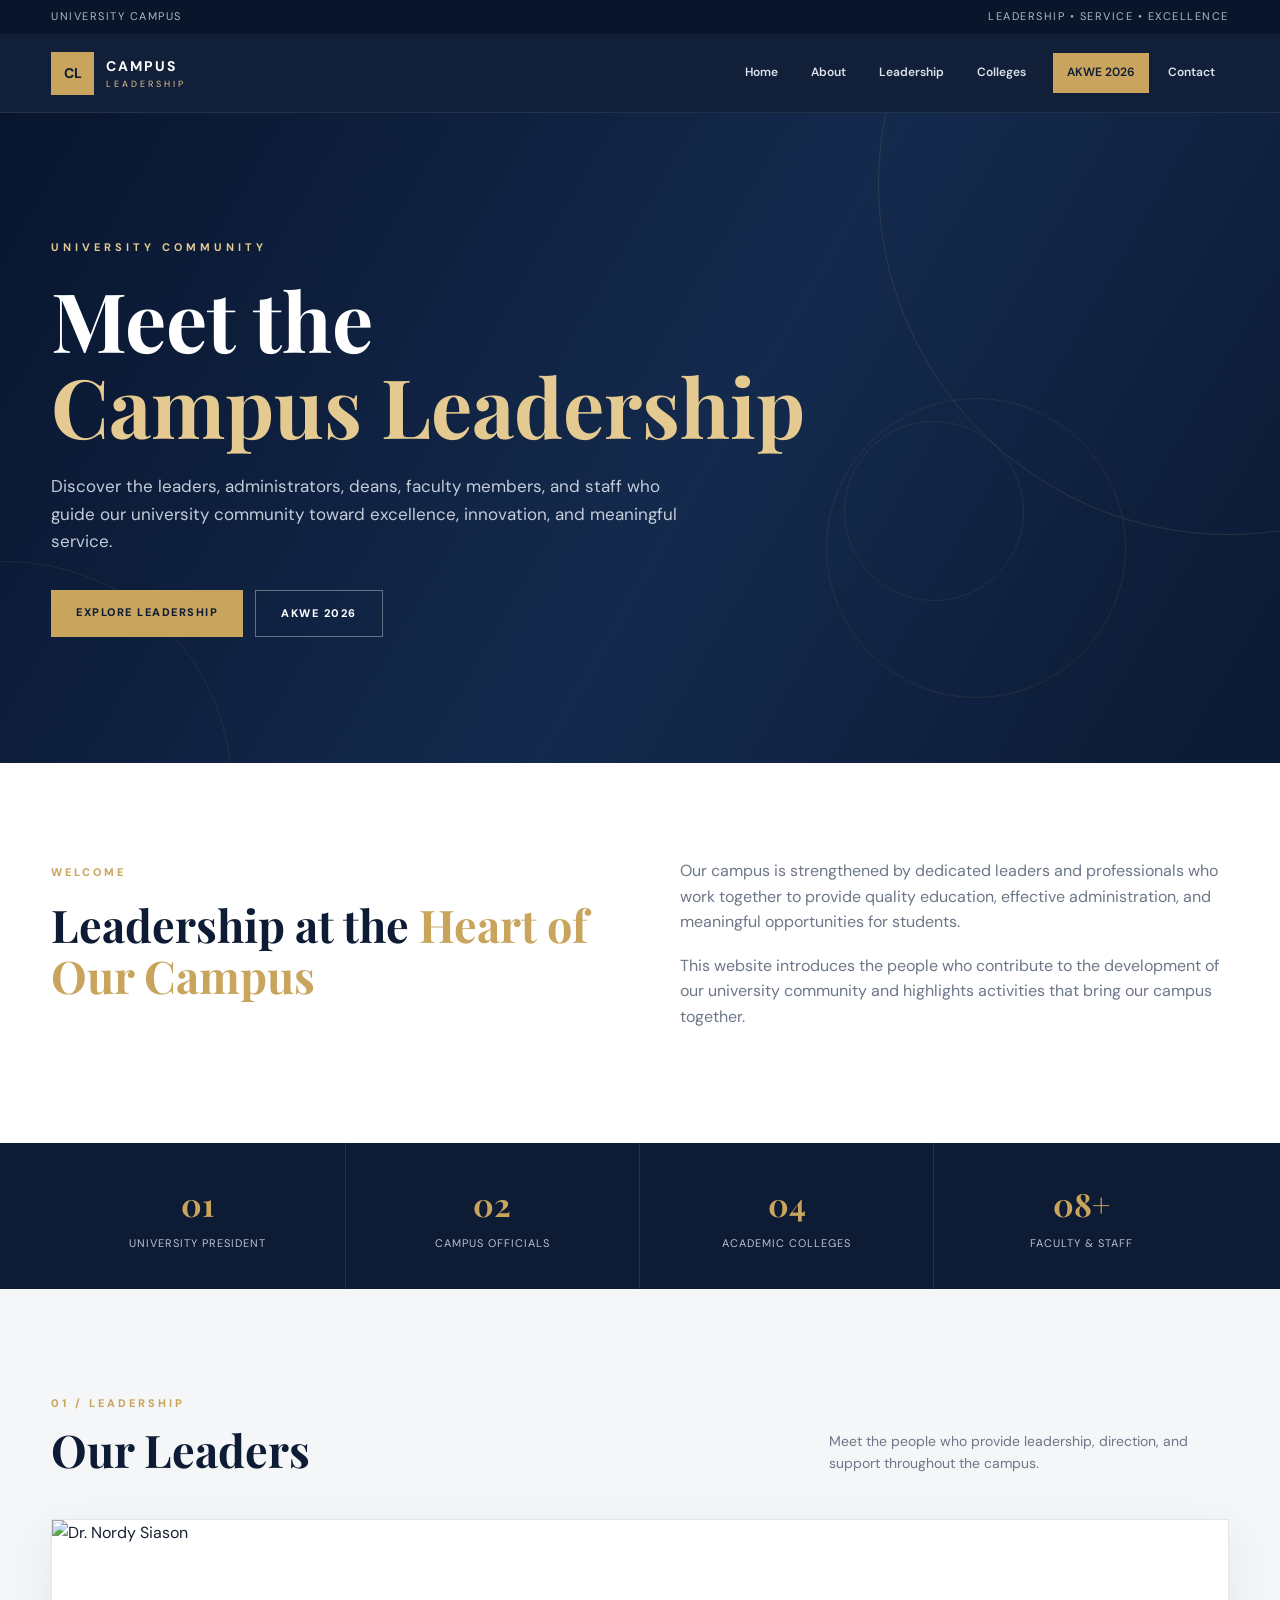
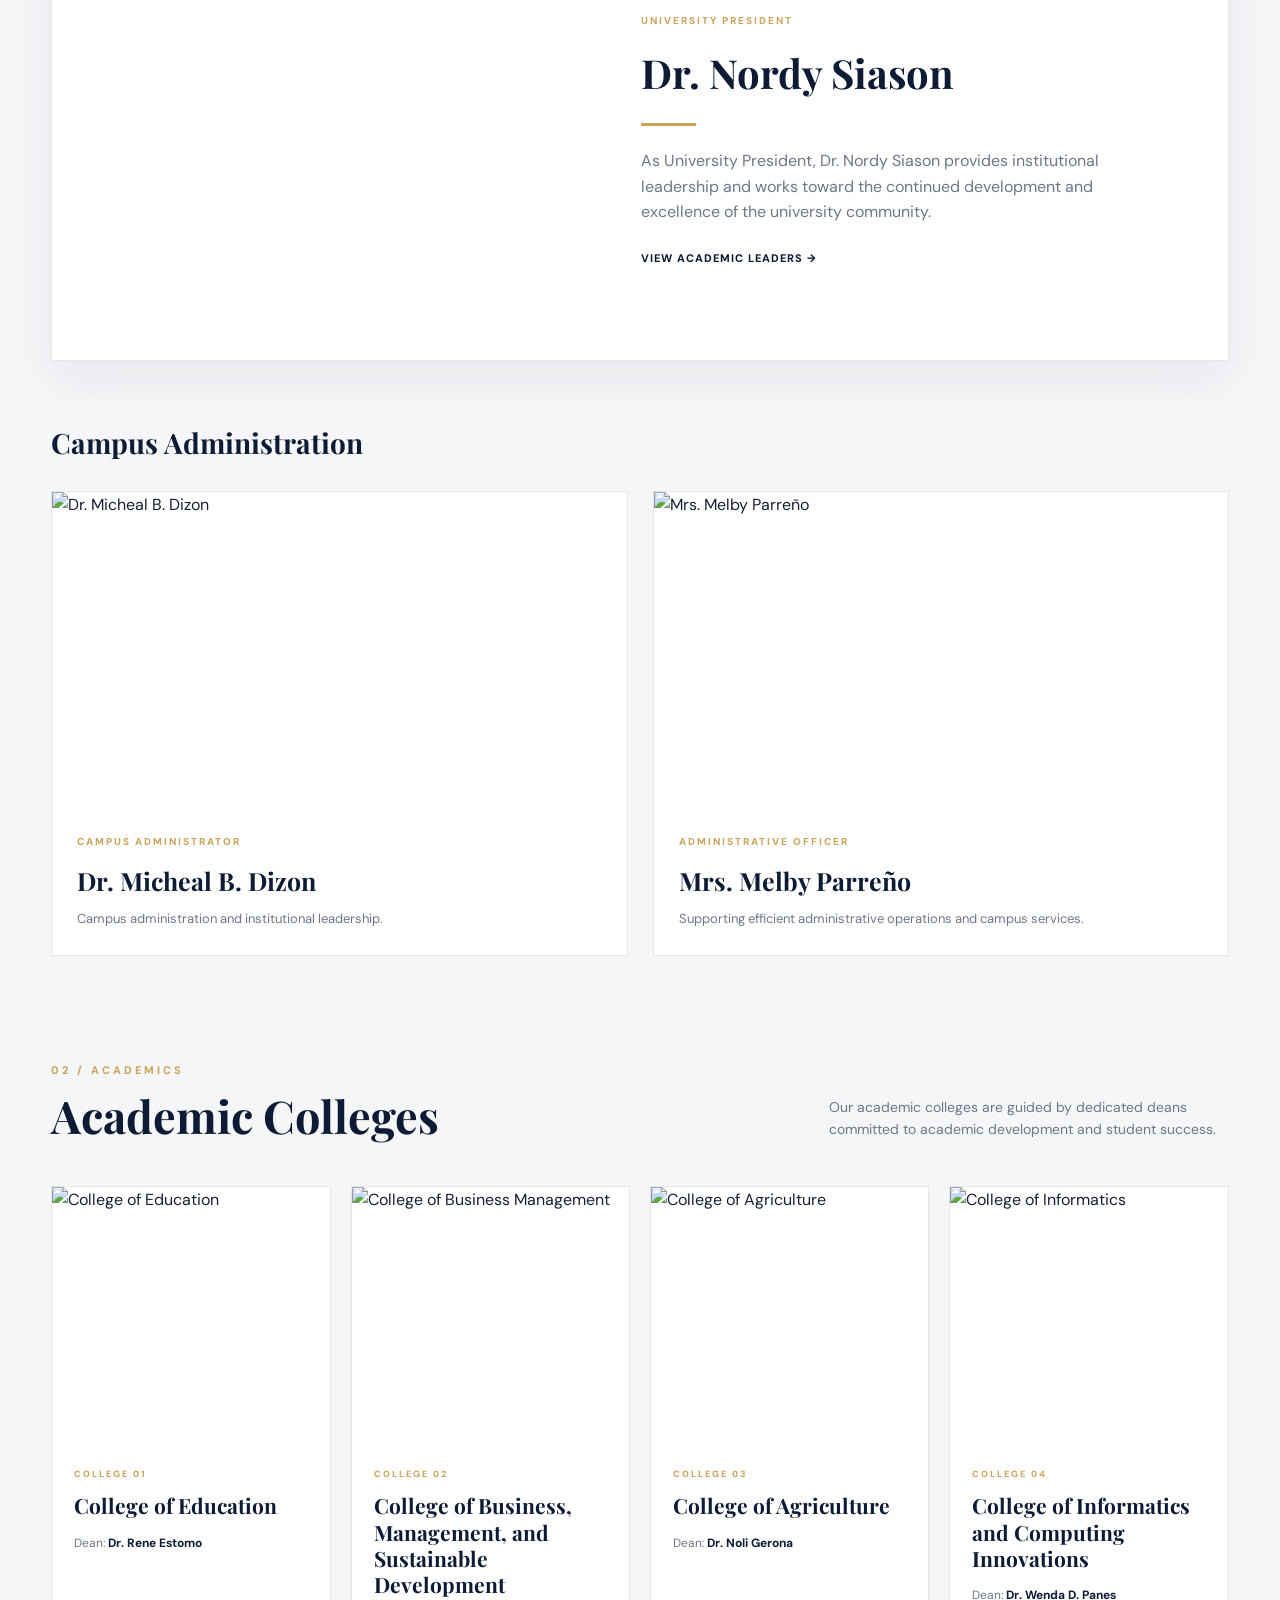
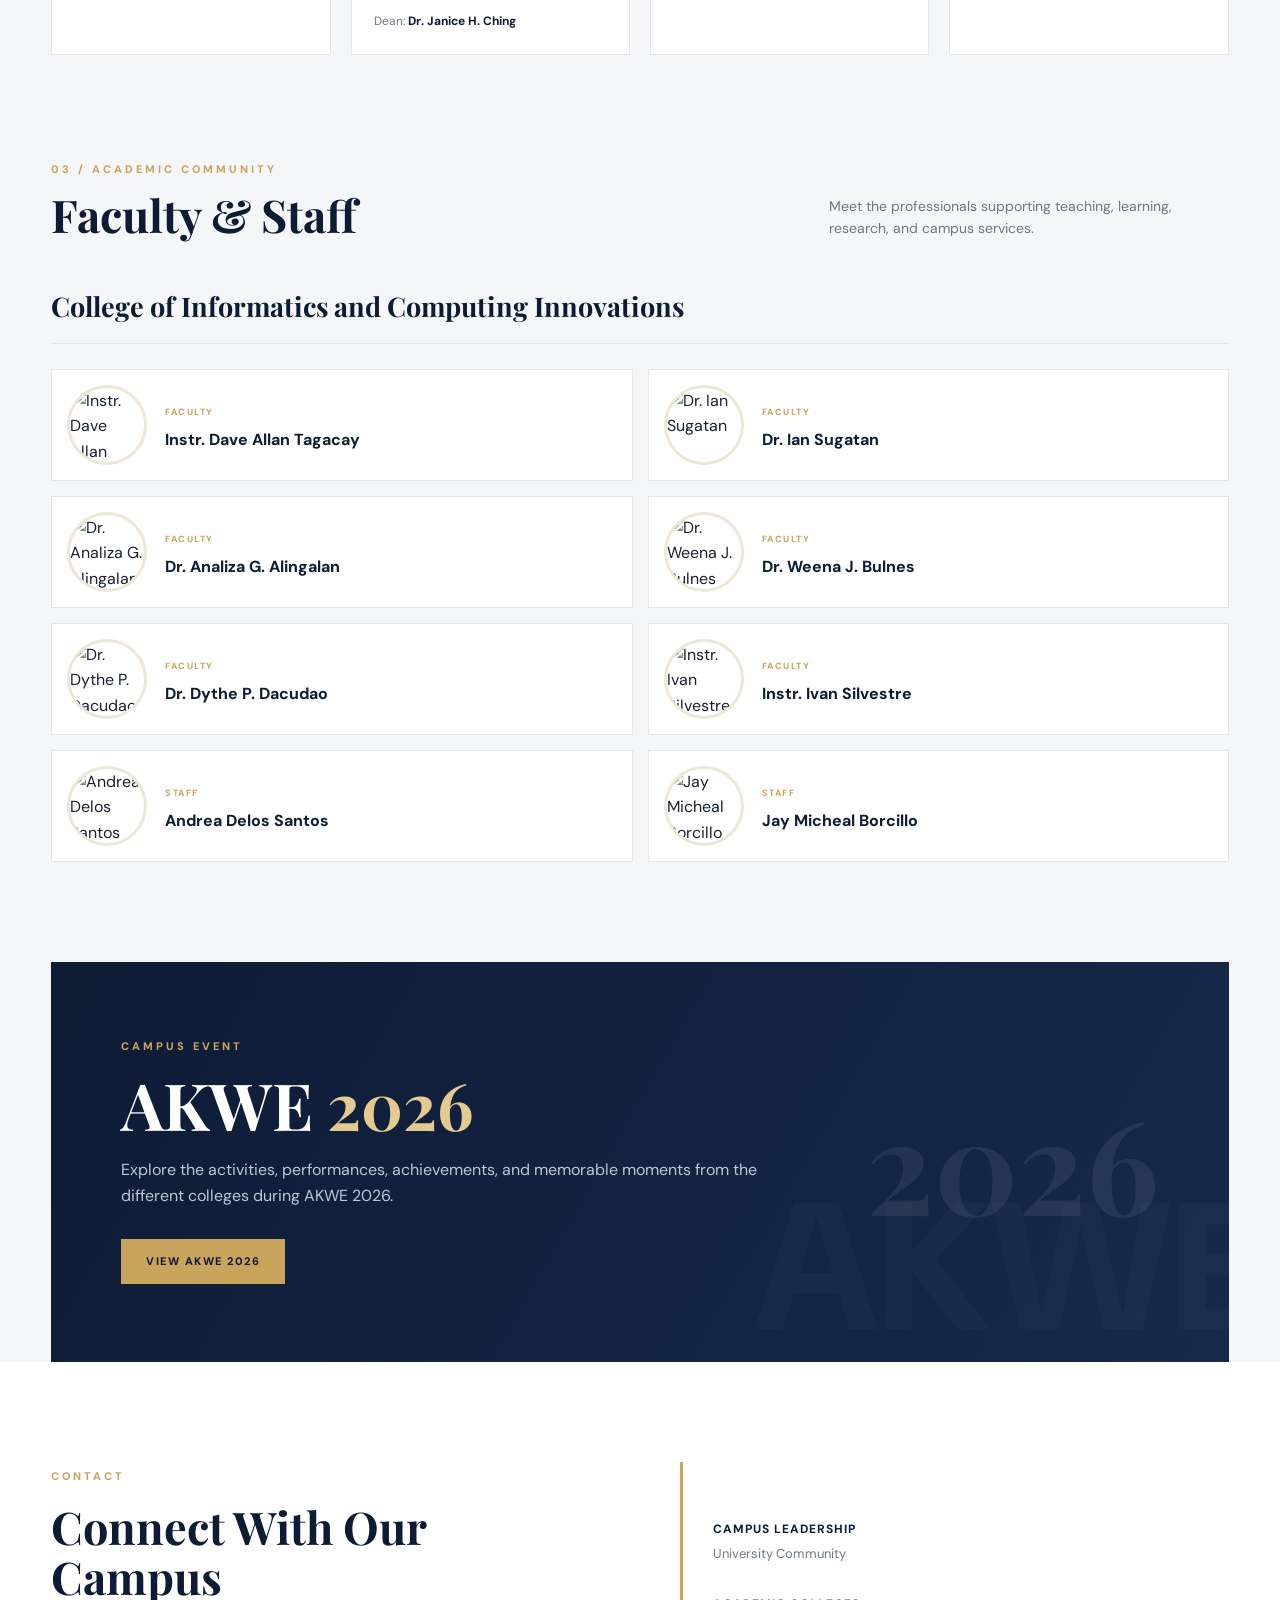
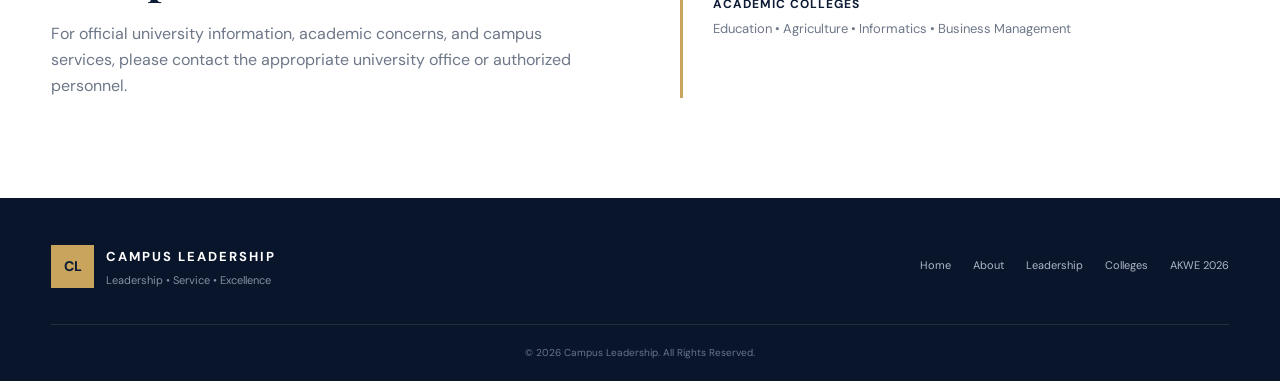
==== index.html @ 7e65421d "Add files via upload" ====
<!DOCTYPE html>
<html lang="en">

<head>
    <meta charset="UTF-8">
    <meta name="viewport" content="width=device-width, initial-scale=1.0">

    <title>Campus Leadership | University</title>

    <link rel="stylesheet" href="style.css">

    <link rel="preconnect" href="https://fonts.googleapis.com">

    <link rel="preconnect"
          href="https://fonts.gstatic.com"
          crossorigin>

    <link href="https://fonts.googleapis.com/css2?family=DM+Sans:wght@400;500;600;700&family=Playfair+Display:wght@600;700&display=swap"
          rel="stylesheet">
</head>

<body>

<!-- ================= TOP BAR ================= -->

<div class="top-bar">

    <div class="top-container">

        <span>
            UNIVERSITY CAMPUS
        </span>

        <span>
            Leadership • Service • Excellence
        </span>

    </div>

</div>


<!-- ================= NAVIGATION ================= -->

<nav class="navbar">

    <div class="nav-container">

        <a href="index.html" class="logo">

            <div class="logo-box">
                CL
            </div>

            <div class="logo-text">

                <strong>
                    CAMPUS
                </strong>

                <small>
                    LEADERSHIP
                </small>

            </div>

        </a>


        <button class="menu-toggle" id="menuToggle">
            ☰
        </button>


        <div class="nav-links" id="navLinks">

            <a href="#home">
                Home
            </a>

            <a href="#about">
                About
            </a>

            <a href="#leadership">
                Leadership
            </a>

            <a href="#colleges">
                Colleges
            </a>

            <a href="AKWE2K26.html" class="nav-highlight">
                AKWE 2026
            </a>

            <a href="#contact">
                Contact
            </a>

        </div>

    </div>

</nav>


<!-- ================= HERO ================= -->

<section class="hero" id="home">

    <div class="hero-content">

        <div class="hero-tag">
            UNIVERSITY COMMUNITY
        </div>

        <h1>
            Meet the
            <span>Campus Leadership</span>
        </h1>

        <p>
            Discover the leaders, administrators, deans,
            faculty members, and staff who guide our
            university community toward excellence,
            innovation, and meaningful service.
        </p>

        <div class="hero-buttons">

            <a href="#leadership"
               class="btn btn-gold">
                EXPLORE LEADERSHIP
            </a>

            <a href="AKWE2k26.html"
               class="btn btn-outline">
                AKWE 2026
            </a>

        </div>

    </div>

    <div class="hero-decoration hero-circle-one"></div>
    <div class="hero-decoration hero-circle-two"></div>

</section>


<!-- ================= WELCOME ================= -->

<section class="welcome" id="about">

    <div class="container welcome-grid">

        <div>

            <span class="section-tag">
                WELCOME
            </span>

            <h2>
                Leadership at the
                <span>Heart of Our Campus</span>
            </h2>

        </div>


        <div>

            <p>
                Our campus is strengthened by dedicated
                leaders and professionals who work together
                to provide quality education, effective
                administration, and meaningful opportunities
                for students.
            </p>

            <p>
                This website introduces the people who
                contribute to the development of our
                university community and highlights
                activities that bring our campus together.
            </p>

        </div>

    </div>

</section>


<!-- ================= STATISTICS ================= -->

<section class="stats">

    <div class="container stats-grid">

        <div class="stat-item">

            <strong>
                01
            </strong>

            <span>
                University President
            </span>

        </div>


        <div class="stat-item">

            <strong>
                02
            </strong>

            <span>
                Campus Officials
            </span>

        </div>


        <div class="stat-item">

            <strong>
                04
            </strong>

            <span>
                Academic Colleges
            </span>

        </div>


        <div class="stat-item">

            <strong>
                08+
            </strong>

            <span>
                Faculty & Staff
            </span>

        </div>

    </div>

</section>


<!-- ================= MAIN ================= -->

<main class="container">


<!-- ================= LEADERSHIP ================= -->

<section class="website-section" id="leadership">

    <div class="section-header">

        <div>

            <span class="section-tag">
                01 / LEADERSHIP
            </span>

            <h2>
                Our Leaders
            </h2>

        </div>

        <p>
            Meet the people who provide leadership,
            direction, and support throughout the campus.
        </p>

    </div>


    <!-- UNIVERSITY PRESIDENT -->

    <div class="president">

        <div class="president-image">

            <img src="image/pres.png"
                 alt="Dr. Nordy Siason">

        </div>


        <div class="president-info">

            <span class="position">
                UNIVERSITY PRESIDENT
            </span>

            <h3>
                Dr. Nordy Siason
            </h3>

            <div class="gold-line"></div>

            <p>
                As University President, Dr. Nordy Siason
                provides institutional leadership and works
                toward the continued development and
                excellence of the university community.
            </p>

            <a href="#colleges"
               class="text-link">
                VIEW ACADEMIC LEADERS →
            </a>

        </div>

    </div>


    <!-- CAMPUS OFFICIALS -->

    <h3 class="subheading">
        Campus Administration
    </h3>


    <div class="leader-grid">


        <article class="leader-card">

            <div class="leader-photo">

                <img src="image/campusAd.png"
                     alt="Dr. Micheal B. Dizon">

            </div>

            <div class="leader-content">

                <span class="position">
                    CAMPUS ADMINISTRATOR
                </span>

                <h3>
                    Dr. Micheal B. Dizon
                </h3>

                <p>
                    Campus administration and
                    institutional leadership.
                </p>

            </div>

        </article>


        <article class="leader-card">

            <div class="leader-photo">

                <img src="image/melby.png"
                     alt="Mrs. Melby Parreño">

            </div>

            <div class="leader-content">

                <span class="position">
                    ADMINISTRATIVE OFFICER
                </span>

                <h3>
                    Mrs. Melby Parreño
                </h3>

                <p>
                    Supporting efficient administrative
                    operations and campus services.
                </p>

            </div>

        </article>


    </div>

</section>


<!-- ================= COLLEGES ================= -->

<section class="website-section" id="colleges">

    <div class="section-header">

        <div>

            <span class="section-tag">
                02 / ACADEMICS
            </span>

            <h2>
                Academic Colleges
            </h2>

        </div>

        <p>
            Our academic colleges are guided by
            dedicated deans committed to academic
            development and student success.
        </p>

    </div>


    <div class="college-grid">


        <!-- EDUCATION -->

        <article class="college-card">

            <div class="college-image">

                <img src="image/coed.png"
                     alt="College of Education">

            </div>

            <div class="college-content">

                <span>
                    COLLEGE 01
                </span>

                <h3>
                    College of Education
                </h3>

                <p>
                    Dean:
                    <strong>
                        Dr. Rene Estomo
                    </strong>
                </p>

            </div>

        </article>


        <!-- CBMSD -->

        <article class="college-card">

            <div class="college-image">

                <img src="image/cbmsd.png"
                     alt="College of Business Management">

            </div>

            <div class="college-content">

                <span>
                    COLLEGE 02
                </span>

                <h3>
                    College of Business,
                    Management, and
                    Sustainable Development
                </h3>

                <p>
                    Dean:
                    <strong>
                        Dr. Janice H. Ching
                    </strong>
                </p>

            </div>

        </article>


        <!-- AGRICULTURE -->

        <article class="college-card">

            <div class="college-image">

                <img src="image/coag.png"
                     alt="College of Agriculture">

            </div>

            <div class="college-content">

                <span>
                    COLLEGE 03
                </span>

                <h3>
                    College of Agriculture
                </h3>

                <p>
                    Dean:
                    <strong>
                        Dr. Noli Gerona
                    </strong>
                </p>

            </div>

        </article>


        <!-- INFORMATICS -->

        <article class="college-card">

            <div class="college-image">

                <img src="image/ccs.png"
                     alt="College of Informatics">

            </div>

            <div class="college-content">

                <span>
                    COLLEGE 04
                </span>

                <h3>
                    College of Informatics
                    and Computing Innovations
                </h3>

                <p>
                    Dean:
                    <strong>
                        Dr. Wenda D. Panes
                    </strong>
                </p>

            </div>

        </article>


    </div>

</section>


<!-- ================= FACULTY ================= -->

<section class="website-section faculty" id="faculty">

    <div class="section-header">

        <div>

            <span class="section-tag">
                03 / ACADEMIC COMMUNITY
            </span>

            <h2>
                Faculty & Staff
            </h2>

        </div>

        <p>
            Meet the professionals supporting teaching,
            learning, research, and campus services.
        </p>

    </div>


    <h3 class="faculty-title">
        College of Informatics and Computing Innovations
    </h3>


    <div class="faculty-grid">


        <article class="faculty-card">

            <img src="image/dave.png"
                 alt="Instr. Dave Allan Tagacay">

            <div>

                <span>
                    FACULTY
                </span>

                <h3>
                    Instr. Dave Allan Tagacay
                </h3>

            </div>

        </article>


        <article class="faculty-card">

            <img src="image/Ian.png"
                 alt="Dr. Ian Sugatan">

            <div>

                <span>
                    FACULTY
                </span>

                <h3>
                    Dr. Ian Sugatan
                </h3>

            </div>

        </article>


        <article class="faculty-card">

            <img src="image/Ann.png"
                 alt="Dr. Analiza G. Alingalan">

            <div>

                <span>
                    FACULTY
                </span>

                <h3>
                    Dr. Analiza G. Alingalan
                </h3>

            </div>

        </article>


        <article class="faculty-card">

            <img src="image/weena.png"
                 alt="Dr. Weena J. Bulnes">

            <div>

                <span>
                    FACULTY
                </span>

                <h3>
                    Dr. Weena J. Bulnes
                </h3>

            </div>

        </article>


        <article class="faculty-card">

            <img src="image/Dacudao.png"
                 alt="Dr. Dythe P. Dacudao">

            <div>

                <span>
                    FACULTY
                </span>

                <h3>
                    Dr. Dythe P. Dacudao
                </h3>

            </div>

        </article>


        <article class="faculty-card">

            <img src="image/ivan.png"
                 alt="Instr. Ivan Silvestre">

            <div>

                <span>
                    FACULTY
                </span>

                <h3>
                    Instr. Ivan Silvestre
                </h3>

            </div>

        </article>


        <article class="faculty-card">

            <img src="image/andrea.png"
                 alt="Andrea Delos Santos">

            <div>

                <span>
                    STAFF
                </span>

                <h3>
                    Andrea Delos Santos
                </h3>

            </div>

        </article>


        <article class="faculty-card">

            <img src="image/mike.png"
                 alt="Jay Micheal Borcillo">

            <div>

                <span>
                    STAFF
                </span>

                <h3>
                    Jay Micheal Borcillo
                </h3>

            </div>

        </article>


    </div>

</section>


<!-- ================= AKWE ================= -->

<section class="akwe-section">

    <div class="akwe-content">

        <span class="section-tag">
            CAMPUS EVENT
        </span>

        <h2>
            AKWE
            <span>2026</span>
        </h2>

        <p>
            Explore the activities, performances,
            achievements, and memorable moments
            from the different colleges during AKWE 2026.
        </p>

        <a href="akwe2026.html"
           class="btn btn-gold">
            VIEW AKWE 2026
        </a>

    </div>


    <div class="akwe-year">
        2026
    </div>

</section>


</main>


<!-- ================= CONTACT ================= -->

<section class="contact" id="contact">

    <div class="container contact-grid">

        <div>

            <span class="section-tag">
                CONTACT
            </span>

            <h2>
                Connect With
                Our Campus
            </h2>

            <p>
                For official university information,
                academic concerns, and campus services,
                please contact the appropriate university
                office or authorized personnel.
            </p>

        </div>


        <div class="contact-box">

            <div>
                <strong>
                    CAMPUS LEADERSHIP
                </strong>

                <span>
                    University Community
                </span>
            </div>


            <div>
                <strong>
                    ACADEMIC COLLEGES
                </strong>

                <span>
                    Education • Agriculture • Informatics
                    • Business Management
                </span>
            </div>

        </div>

    </div>

</section>


<!-- ================= FOOTER ================= -->

<footer>

    <div class="container footer-main">

        <div class="footer-logo">

            <div class="logo-box">
                CL
            </div>

            <div>

                <strong>
                    CAMPUS LEADERSHIP
                </strong>

                <p>
                    Leadership • Service • Excellence
                </p>

            </div>

        </div>


        <div class="footer-menu">

            <a href="#home">
                Home
            </a>

            <a href="#about">
                About
            </a>

            <a href="#leadership">
                Leadership
            </a>

            <a href="#colleges">
                Colleges
            </a>

            <a href="akwe2026.html">
                AKWE 2026
            </a>

        </div>

    </div>


    <div class="container footer-bottom">

        <p>
            © 2026 Campus Leadership.
            All Rights Reserved.
        </p>

    </div>

</footer>


<script src="script.js"></script>

</body>

</html>
---- style.css ----
/* =====================================================
   RESET
===================================================== */

* {
    margin: 0;
    padding: 0;
    box-sizing: border-box;
}


html {
    scroll-behavior: smooth;
}


body {
    font-family: "DM Sans", Arial, sans-serif;

    background: #f5f6f8;

    color: #172033;

    line-height: 1.6;
}


:root {

    --navy: #0d1b35;

    --navy2: #17294a;

    --gold: #c9a45c;

    --gold-light: #e4ca91;

    --white: #ffffff;

    --gray: #6d7788;

    --light: #f5f6f8;

    --border: #e3e6eb;

}


/* =====================================================
   CONTAINER
===================================================== */

.container {
    width: min(1180px, 92%);

    margin: auto;
}


/* =====================================================
   TOP BAR
===================================================== */

.top-bar {
    background: #09152b;

    color: #adb8c9;

    font-size: 11px;

    letter-spacing: 1.5px;

    text-transform: uppercase;
}


.top-container {
    width: min(1180px, 92%);

    margin: auto;

    min-height: 34px;

    display: flex;

    justify-content: space-between;

    align-items: center;
}


/* =====================================================
   NAVIGATION
===================================================== */

.navbar {
    background: rgba(13, 27, 53, .98);

    position: sticky;

    top: 0;

    z-index: 1000;

    border-bottom: 1px solid rgba(255,255,255,.08);
}


.nav-container {
    width: min(1180px, 92%);

    margin: auto;

    height: 78px;

    display: flex;

    justify-content: space-between;

    align-items: center;
}


.logo {
    display: flex;

    align-items: center;

    gap: 12px;

    color: white;

    text-decoration: none;
}


.logo-box {
    width: 43px;

    height: 43px;

    display: flex;

    align-items: center;

    justify-content: center;

    background: var(--gold);

    color: var(--navy);

    font-weight: 800;

    font-size: 14px;
}


.logo-text strong {
    display: block;

    font-size: 14px;

    letter-spacing: 2px;
}


.logo-text small {
    display: block;

    color: var(--gold-light);

    font-size: 9px;

    letter-spacing: 3px;
}


.nav-links {
    display: flex;

    align-items: center;

    gap: 5px;
}


.nav-links a {
    color: #dce2eb;

    text-decoration: none;

    padding: 10px 14px;

    font-size: 12px;

    font-weight: 600;

    transition: .3s;
}


.nav-links a:hover {
    color: var(--gold-light);
}


.nav-highlight {
    background: var(--gold);

    color: var(--navy) !important;

    margin-left: 8px;
}


.nav-highlight:hover {
    background: var(--gold-light);

    color: var(--navy) !important;
}


.menu-toggle {
    display: none;

    background: none;

    border: none;

    color: white;

    font-size: 25px;

    cursor: pointer;
}


/* =====================================================
   HERO
===================================================== */

.hero {
    min-height: 650px;

    position: relative;

    overflow: hidden;

    display: flex;

    align-items: center;

    background:
        linear-gradient(
            120deg,
            #08152e 0%,
            #142a4d 55%,
            #0b1932 100%
        );
}


.hero::before {
    content: "";

    position: absolute;

    width: 700px;

    height: 700px;

    border: 1px solid rgba(201,164,92,.15);

    border-radius: 50%;

    right: -300px;

    top: -280px;
}


.hero::after {
    content: "";

    position: absolute;

    width: 450px;

    height: 450px;

    border: 1px solid rgba(201,164,92,.1);

    border-radius: 50%;

    left: -220px;

    bottom: -250px;
}


.hero-content {
    width: min(1180px, 92%);

    margin: auto;

    position: relative;

    z-index: 2;
}


.hero-tag {
    color: var(--gold-light);

    font-size: 11px;

    font-weight: 700;

    letter-spacing: 4px;

    margin-bottom: 20px;
}


.hero h1 {
    max-width: 800px;

    color: white;

    font-family: "Playfair Display", serif;

    font-size: clamp(48px, 7vw, 82px);

    line-height: 1.05;
}


.hero h1 span {
    display: block;

    color: var(--gold-light);
}


.hero p {
    max-width: 650px;

    color: #c4ccda;

    font-size: 17px;

    margin-top: 25px;
}


.hero-buttons {
    display: flex;

    gap: 12px;

    margin-top: 35px;

    flex-wrap: wrap;
}


.btn {
    display: inline-block;

    padding: 14px 25px;

    text-decoration: none;

    font-size: 11px;

    font-weight: 800;

    letter-spacing: 1.5px;

    transition: .3s;
}


.btn-gold {
    background: var(--gold);

    color: var(--navy);
}


.btn-gold:hover {
    background: var(--gold-light);

    transform: translateY(-3px);
}


.btn-outline {
    color: white;

    border: 1px solid rgba(255,255,255,.35);
}


.btn-outline:hover {
    background: white;

    color: var(--navy);

    transform: translateY(-3px);
}


.hero-decoration {
    position: absolute;

    border-radius: 50%;

    border: 1px solid rgba(201,164,92,.1);
}


.hero-circle-one {
    width: 300px;

    height: 300px;

    right: 12%;

    bottom: 10%;
}


.hero-circle-two {
    width: 180px;

    height: 180px;

    right: 20%;

    bottom: 25%;
}


/* =====================================================
   WELCOME
===================================================== */

.welcome {
    background: white;

    padding: 95px 0;
}


.welcome-grid {
    display: grid;

    grid-template-columns: 1fr 1fr;

    gap: 80px;

    align-items: start;
}


.section-tag {
    display: inline-block;

    color: var(--gold);

    font-size: 11px;

    font-weight: 800;

    letter-spacing: 3px;
}


.welcome h2 {
    font-family: "Playfair Display", serif;

    font-size: 45px;

    line-height: 1.15;

    color: var(--navy);

    margin-top: 15px;
}


.welcome h2 span {
    color: var(--gold);
}


.welcome p {
    color: var(--gray);

    margin-bottom: 18px;

    font-size: 16px;
}


/* =====================================================
   STATS
===================================================== */

.stats {
    background: var(--navy);

    color: white;
}


.stats-grid {
    display: grid;

    grid-template-columns: repeat(4,1fr);
}


.stat-item {
    padding: 35px 20px;

    text-align: center;

    border-right: 1px solid rgba(255,255,255,.1);
}


.stat-item:last-child {
    border-right: none;
}


.stat-item strong {
    display: block;

    color: var(--gold);

    font-family: "Playfair Display", serif;

    font-size: 32px;
}


.stat-item span {
    color: #b8c2d1;

    font-size: 11px;

    text-transform: uppercase;

    letter-spacing: 1px;
}


/* =====================================================
   SECTIONS
===================================================== */

.website-section {
    padding: 100px 0 0;
}


.section-header {
    display: flex;

    justify-content: space-between;

    align-items: end;

    gap: 40px;

    margin-bottom: 45px;
}


.section-header h2 {
    font-family: "Playfair Display", serif;

    color: var(--navy);

    font-size: 45px;

    line-height: 1.1;

    margin-top: 10px;
}


.section-header > p {
    max-width: 400px;

    color: var(--gray);

    font-size: 14px;
}


/* =====================================================
   PRESIDENT
===================================================== */

.president {
    display: grid;

    grid-template-columns: 45% 55%;

    background: white;

    border: 1px solid var(--border);

    box-shadow: 0 15px 45px rgba(13,27,53,.07);
}


.president-image {
    height: 440px;

    overflow: hidden;
}


.president-image img {
    width: 100%;

    height: 100%;

    object-fit: cover;

    transition: .5s;
}


.president:hover .president-image img {
    transform: scale(1.04);
}


.president-info {
    padding: 60px;

    display: flex;

    justify-content: center;

    flex-direction: column;
}


.position {
    color: var(--gold);

    font-size: 10px;

    font-weight: 800;

    letter-spacing: 2px;
}


.president-info h3 {
    font-family: "Playfair Display", serif;

    color: var(--navy);

    font-size: 40px;

    margin: 12px 0 18px;
}


.gold-line {
    width: 55px;

    height: 3px;

    background: var(--gold);

    margin-bottom: 22px;
}


.president-info p {
    color: var(--gray);

    max-width: 500px;
}


.text-link {
    color: var(--navy);

    font-size: 11px;

    font-weight: 800;

    text-decoration: none;

    letter-spacing: 1px;

    margin-top: 25px;
}


.text-link:hover {
    color: var(--gold);
}


/* =====================================================
   SUBHEADING
===================================================== */

.subheading {
    font-family: "Playfair Display", serif;

    color: var(--navy);

    font-size: 28px;

    margin: 60px 0 25px;
}


/* =====================================================
   LEADER GRID
===================================================== */

.leader-grid {
    display: grid;

    grid-template-columns: repeat(2,1fr);

    gap: 25px;
}


.leader-card {
    background: white;

    border: 1px solid var(--border);

    transition: .35s;
}


.leader-card:hover {
    transform: translateY(-7px);

    box-shadow: 0 18px 40px rgba(13,27,53,.1);
}


.leader-photo {
    height: 310px;

    overflow: hidden;
}


.leader-photo img {
    width: 100%;

    height: 100%;

    object-fit: cover;

    transition: .5s;
}


.leader-card:hover .leader-photo img {
    transform: scale(1.04);
}


.leader-content {
    padding: 25px;
}


.leader-content h3 {
    font-family: "Playfair Display", serif;

    font-size: 25px;

    color: var(--navy);

    margin: 8px 0;
}


.leader-content p {
    color: var(--gray);

    font-size: 13px;
}


/* =====================================================
   COLLEGES
===================================================== */

.college-grid {
    display: grid;

    grid-template-columns: repeat(4,1fr);

    gap: 20px;
}


.college-card {
    background: white;

    border: 1px solid var(--border);

    transition: .35s;
}


.college-card:hover {
    transform: translateY(-7px);

    box-shadow: 0 18px 40px rgba(13,27,53,.1);
}


.college-image {
    height: 250px;

    overflow: hidden;
}


.college-image img {
    width: 100%;

    height: 100%;

    object-fit: cover;

    transition: .5s;
}


.college-card:hover .college-image img {
    transform: scale(1.05);
}


.college-content {
    padding: 22px;
}


.college-content > span {
    color: var(--gold);

    font-size: 9px;

    font-weight: 800;

    letter-spacing: 2px;
}


.college-content h3 {
    color: var(--navy);

    font-family: "Playfair Display", serif;

    font-size: 21px;

    line-height: 1.25;

    margin: 8px 0 15px;
}


.college-content p {
    color: var(--gray);

    font-size: 12px;
}


.college-content strong {
    color: var(--navy);
}


/* =====================================================
   FACULTY
===================================================== */

.faculty-title {
    color: var(--navy);

    font-family: "Playfair Display", serif;

    font-size: 27px;

    border-bottom: 1px solid var(--border);

    padding-bottom: 15px;

    margin-bottom: 25px;
}


.faculty-grid {
    display: grid;

    grid-template-columns: repeat(2,1fr);

    gap: 15px;
}


.faculty-card {
    background: white;

    border: 1px solid var(--border);

    padding: 15px;

    display: flex;

    align-items: center;

    gap: 18px;

    transition: .3s;
}


.faculty-card:hover {
    border-color: var(--gold);

    transform: translateY(-4px);
}


.faculty-card img {
    width: 80px;

    height: 80px;

    object-fit: cover;

    border-radius: 50%;

    border: 3px solid #eee6d6;
}


.faculty-card span {
    color: var(--gold);

    font-size: 9px;

    font-weight: 800;

    letter-spacing: 1.5px;
}


.faculty-card h3 {
    color: var(--navy);

    font-size: 16px;

    margin-top: 4px;
}


/* =====================================================
   AKWE
===================================================== */

.akwe-section {
    margin-top: 100px;

    min-height: 400px;

    padding: 70px;

    position: relative;

    overflow: hidden;

    background:
        linear-gradient(
            120deg,
            var(--navy),
            var(--navy2)
        );

    color: white;
}


.akwe-section::after {
    content: "AKWE";

    position: absolute;

    right: -40px;

    bottom: -50px;

    font-size: 180px;

    font-weight: 900;

    color: rgba(255,255,255,.025);
}


.akwe-content {
    position: relative;

    z-index: 2;

    max-width: 650px;
}


.akwe-content h2 {
    font-family: "Playfair Display", serif;

    font-size: 65px;

    line-height: 1;

    margin: 15px 0 20px;
}


.akwe-content h2 span {
    color: var(--gold-light);
}


.akwe-content p {
    color: #bdc7d5;

    margin-bottom: 30px;
}


.akwe-year {
    position: absolute;

    right: 70px;

    top: 50%;

    transform: translateY(-50%);

    color: rgba(255,255,255,.07);

    font-family: "Playfair Display", serif;

    font-size: 130px;

    font-weight: bold;
}


/* =====================================================
   CONTACT
===================================================== */

.contact {
    background: white;

    padding: 100px 0;
}


.contact-grid {
    display: grid;

    grid-template-columns: 1fr 1fr;

    gap: 80px;
}


.contact h2 {
    color: var(--navy);

    font-family: "Playfair Display", serif;

    font-size: 45px;

    line-height: 1.1;

    margin: 15px 0 20px;
}


.contact p {
    color: var(--gray);

    max-width: 550px;
}


.contact-box {
    border-left: 3px solid var(--gold);

    padding: 20px 30px;

    display: flex;

    flex-direction: column;

    gap: 30px;

    justify-content: center;
}


.contact-box strong {
    display: block;

    color: var(--navy);

    font-size: 12px;

    letter-spacing: 1px;
}


.contact-box span {
    display: block;

    color: var(--gray);

    font-size: 13px;

    margin-top: 5px;
}


/* =====================================================
   FOOTER
===================================================== */

footer {
    background: #09152b;

    color: white;

    padding-top: 45px;
}


.footer-main {
    display: flex;

    justify-content: space-between;

    align-items: center;

    padding-bottom: 35px;

    border-bottom: 1px solid rgba(255,255,255,.1);
}


.footer-logo {
    display: flex;

    align-items: center;

    gap: 12px;
}


.footer-logo strong {
    font-size: 13px;

    letter-spacing: 2px;
}


.footer-logo p {
    color: #8490a3;

    font-size: 11px;

    margin-top: 3px;
}


.footer-menu {
    display: flex;

    gap: 22px;
}


.footer-menu a {
    color: #aeb7c6;

    text-decoration: none;

    font-size: 11px;
}


.footer-menu a:hover {
    color: var(--gold-light);
}


.footer-bottom {
    padding: 20px 0;

    text-align: center;

    color: #68758a;

    font-size: 10px;
}


/* =====================================================
   RESPONSIVE
===================================================== */

@media(max-width:1000px) {

    .college-grid {
        grid-template-columns: repeat(2,1fr);
    }


    .stats-grid {
        grid-template-columns: repeat(2,1fr);
    }


    .stat-item:nth-child(2) {
        border-right: none;
    }

}


@media(max-width:800px) {

    .menu-toggle {
        display: block;
    }


    .nav-container {
        height: auto;

        min-height: 75px;
    }


    .nav-links {
        display: none;

        position: absolute;

        top: 75px;

        left: 0;

        width: 100%;

        background: var(--navy);

        padding: 15px;

        flex-direction: column;
    }


    .nav-links.show {
        display: flex;
    }


    .nav-links a {
        width: 100%;

        text-align: center;
    }


    .welcome-grid,
    .contact-grid {
        grid-template-columns: 1fr;

        gap: 30px;
    }


    .section-header {
        display: block;
    }


    .section-header > p {
        margin-top: 15px;
    }


    .president {
        grid-template-columns: 1fr;
    }


    .president-image {
        height: 380px;
    }


    .leader-grid,
    .faculty-grid {
        grid-template-columns: 1fr;
    }


    .akwe-year {
        font-size: 80px;

        right: 20px;
    }


    .footer-main {
        flex-direction: column;

        gap: 25px;
    }

}


@media(max-width:600px) {

    .top-container {
        justify-content: center;

        text-align: center;
    }


    .top-container span:last-child {
        display: none;
    }


    .hero {
        min-height: 600px;
    }


    .hero h1 {
        font-size: 47px;
    }


    .hero p {
        font-size: 15px;
    }


    .hero-buttons {
        flex-direction: column;
    }


    .hero-buttons .btn {
        text-align: center;
    }


    .welcome h2,
    .section-header h2,
    .contact h2 {
        font-size: 36px;
    }


    .stats-grid {
        grid-template-columns: 1fr;
    }


    .stat-item {
        border-right: none;

        border-bottom: 1px solid rgba(255,255,255,.1);
    }


    .stat-item:last-child {
        border-bottom: none;
    }


    .college-grid {
        grid-template-columns: 1fr;
    }


    .akwe-section {
        padding: 50px 25px;
    }


    .akwe-content h2 {
        font-size: 48px;
    }


    .akwe-year {
        display: none;
    }


    .footer-menu {
        flex-wrap: wrap;

        justify-content: center;
    }

}

/* =====================================================
   AKWE 2026 PAGE
===================================================== */

.akwe-hero {
    min-height: 560px;

    position: relative;

    overflow: hidden;

    display: flex;

    align-items: center;

    background:
        linear-gradient(
            120deg,
            #08152e 0%,
            #142a4d 55%,
            #0b1932 100%
        );

    color: white;
}


.akwe-hero::before {
    content: "";

    position: absolute;

    width: 700px;

    height: 700px;

    border: 1px solid rgba(201,164,92,.15);

    border-radius: 50%;

    right: -250px;

    top: -300px;
}


.akwe-hero::after {
    content: "";

    position: absolute;

    width: 400px;

    height: 400px;

    border: 1px solid rgba(201,164,92,.10);

    border-radius: 50%;

    left: -200px;

    bottom: -250px;
}


.akwe-hero-content {
    width: min(1180px, 92%);

    margin: auto;

    position: relative;

    z-index: 2;
}


.akwe-hero h1 {
    font-family: "Playfair Display", serif;

    font-size: clamp(60px, 9vw, 105px);

    line-height: 1;

    margin: 15px 0 20px;
}


.akwe-hero h1 span {
    color: var(--gold-light);
}


.akwe-hero p {
    max-width: 650px;

    color: #c4ccda;

    font-size: 17px;
}


.akwe-hero-year {
    position: absolute;

    right: 8%;

    bottom: 30px;

    font-family: "Playfair Display", serif;

    font-size: 150px;

    font-weight: 700;

    color: rgba(255,255,255,.04);

    z-index: 1;
}


/* =====================================================
   AKWE INTRODUCTION
===================================================== */

.akwe-introduction {
    background: white;

    padding: 90px 0;
}


.akwe-intro-grid {
    display: grid;

    grid-template-columns: 1fr 1fr;

    gap: 80px;
}


.akwe-introduction h2 {
    font-family: "Playfair Display", serif;

    color: var(--navy);

    font-size: 45px;

    line-height: 1.1;

    margin-top: 15px;
}


.akwe-introduction h2 span {
    color: var(--gold);
}


.akwe-introduction p {
    color: var(--gray);

    margin-bottom: 18px;

    font-size: 15px;
}


/* =====================================================
   AKWE STATS
===================================================== */

.akwe-stats {
    background: var(--navy);

    color: white;
}


.akwe-stats-grid {
    display: grid;

    grid-template-columns: repeat(4, 1fr);
}


.akwe-stat {
    text-align: center;

    padding: 35px 15px;

    border-right: 1px solid rgba(255,255,255,.1);
}


.akwe-stat:last-child {
    border-right: none;
}


.akwe-stat strong {
    display: block;

    font-family: "Playfair Display", serif;

    font-size: 30px;

    color: var(--gold);
}


.akwe-stat span {
    color: #b8c2d1;

    font-size: 10px;

    text-transform: uppercase;

    letter-spacing: 1.5px;
}


/* =====================================================
   DEPARTMENT
===================================================== */

.akwe-department {
    padding: 100px 0 0;
}


.department-heading {
    display: flex;

    justify-content: space-between;

    align-items: end;

    gap: 40px;

    margin-bottom: 40px;
}


.department-heading h2 {
    font-family: "Playfair Display", serif;

    color: var(--navy);

    font-size: 42px;

    line-height: 1.15;

    margin-top: 10px;

    max-width: 750px;
}


.department-heading > p {
    max-width: 360px;

    color: var(--gray);

    font-size: 14px;
}


/* =====================================================
   PHOTO GRID
===================================================== */

.akwe-photo-grid {
    display: grid;

    grid-template-columns: repeat(3, 1fr);

    gap: 22px;
}


/* =====================================================
   PHOTO CARD
===================================================== */

.akwe-photo-card {
    background: white;

    border: 1px solid var(--border);

    overflow: hidden;

    transition:
        transform .35s ease,
        box-shadow .35s ease,
        border-color .35s ease;
}


.akwe-photo-card:hover {
    transform: translateY(-8px);

    border-color: var(--gold);

    box-shadow:
        0 20px 45px rgba(13,27,53,.12);
}


/* =====================================================
   PHOTO
===================================================== */

.akwe-photo {
    width: 100%;

    height: 280px;

    overflow: hidden;

    background: #e9ebef;
}


.akwe-photo img {
    width: 100%;

    height: 100%;

    display: block;

    object-fit: cover;

    transition:
        transform .6s ease;
}


.akwe-photo-card:hover .akwe-photo img {
    transform: scale(1.06);
}


/* =====================================================
   PHOTO CONTENT
===================================================== */

.photo-content {
    padding: 22px;
}


.photo-content > span {
    display: block;

    color: var(--gold);

    font-size: 9px;

    font-weight: 800;

    letter-spacing: 2px;

    margin-bottom: 6px;
}


.photo-content h3 {
    color: var(--navy);

    font-family: "Playfair Display", serif;

    font-size: 22px;

    line-height: 1.25;

    margin-bottom: 9px;
}


.photo-content p {
    color: var(--gray);

    font-size: 13px;

    line-height: 1.6;
}


/* =====================================================
   BACK BUTTON
===================================================== */

.akwe-back-section {
    padding: 90px 0;

    text-align: center;
}


.akwe-back-section .btn {
    display: inline-block;
}


/* =====================================================
   AKWE RESPONSIVE
===================================================== */

@media(max-width: 1000px) {

    .akwe-photo-grid {
        grid-template-columns: repeat(2, 1fr);
    }

}


@media(max-width: 800px) {

    .akwe-intro-grid {
        grid-template-columns: 1fr;

        gap: 25px;
    }


    .department-heading {
        display: block;
    }


    .department-heading > p {
        margin-top: 15px;
    }


    .akwe-hero-year {
        font-size: 100px;

        right: 20px;
    }


@media(max-width: 600px) {

    .akwe-hero {
        min-height: 600px;
    }


    .akwe-hero h1 {
        font-size: 65px;
    }


    .akwe-hero p {
        font-size: 15px;
    }


    .akwe-stats-grid {
        grid-template-columns: 1fr 1fr;
    }


    .akwe-stat {
        border-bottom: 1px solid rgba(255,255,255,.1);
    }


    .akwe-photo-grid {
        grid-template-columns: 1fr;
    }


    .department-heading h2 {
        font-size: 34px;
    }


    .akwe-photo {
        height: 300px;
    }


    .akwe-hero-year {
        display: none;
    }

}
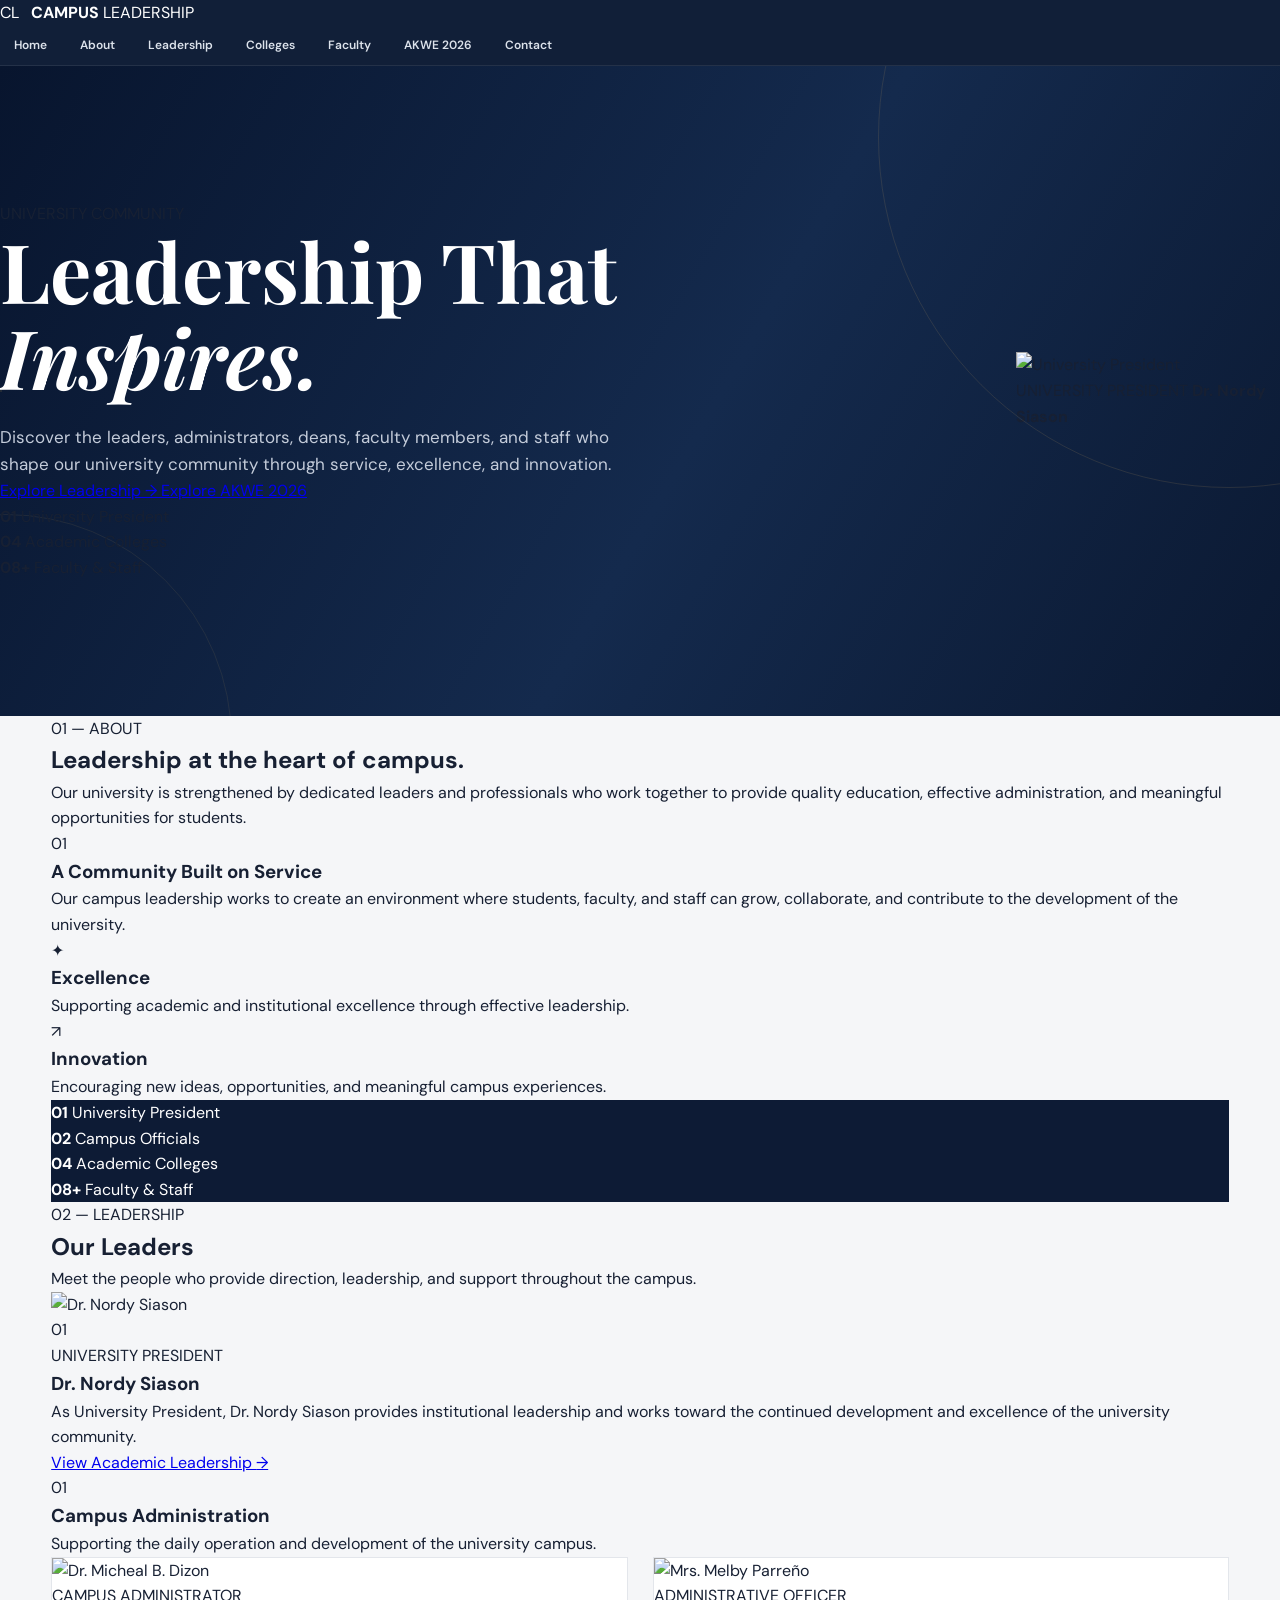
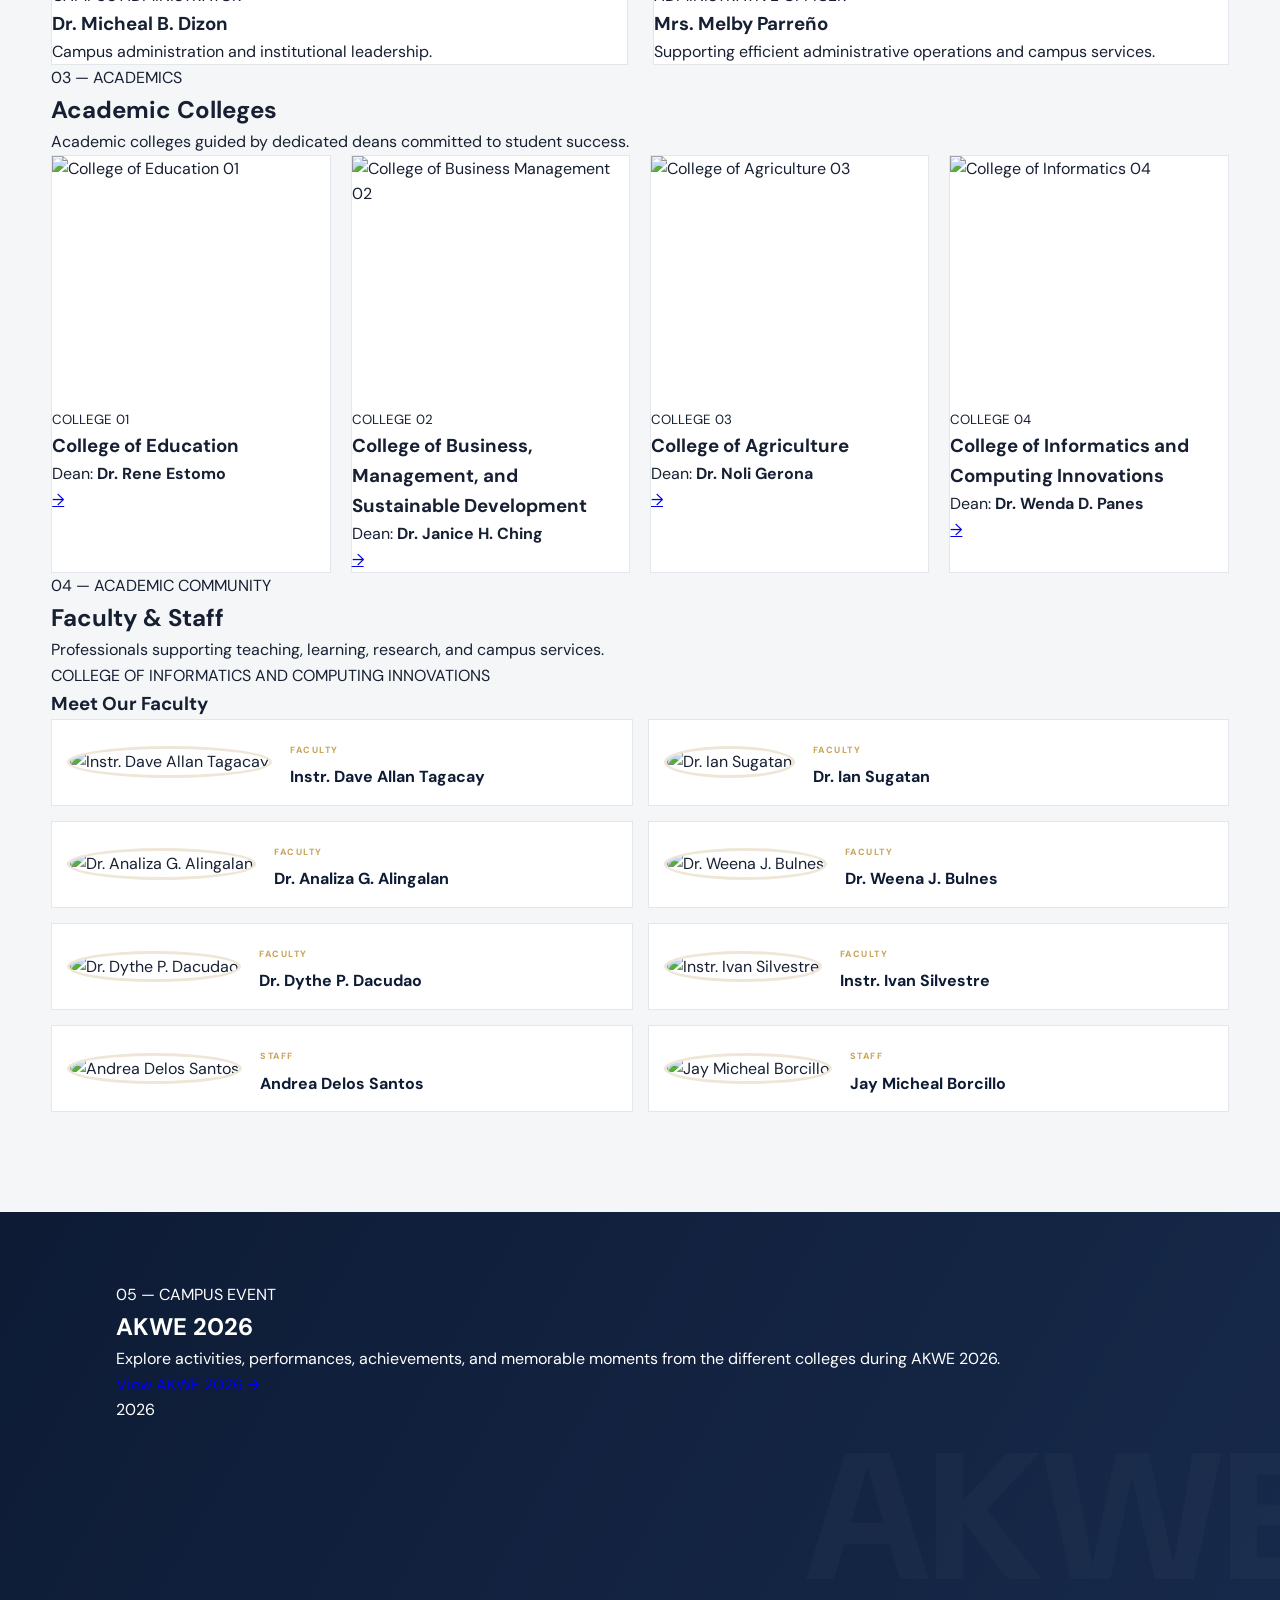
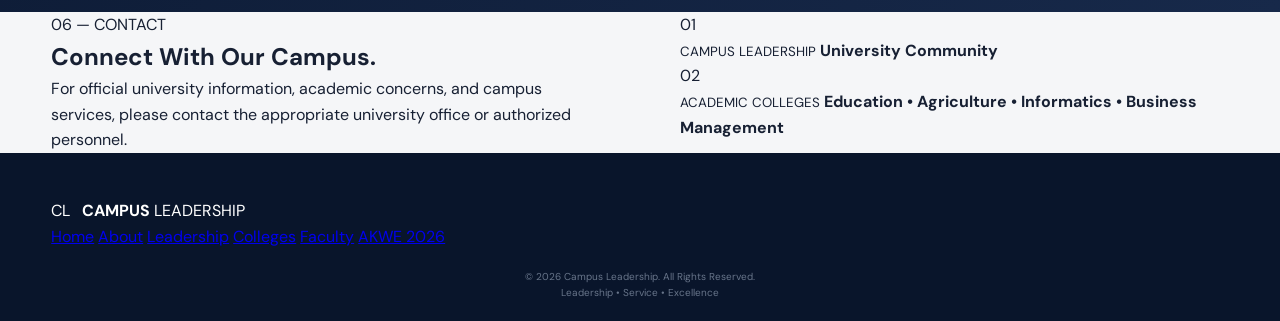
==== commit fb4508d1: "Update index.html" ====
--- a/index.html
+++ b/index.html
@@ -10,58 +10,29 @@
     <link rel="stylesheet" href="style.css">
 
     <link rel="preconnect" href="https://fonts.googleapis.com">
-
-    <link rel="preconnect"
-          href="https://fonts.gstatic.com"
-          crossorigin>
-
-    <link href="https://fonts.googleapis.com/css2?family=DM+Sans:wght@400;500;600;700&family=Playfair+Display:wght@600;700&display=swap"
+    <link rel="preconnect" href="https://fonts.gstatic.com" crossorigin>
+
+    <link href="https://fonts.googleapis.com/css2?family=DM+Sans:wght@400;500;600;700&family=Playfair+Display:wght@600;700;800&display=swap"
           rel="stylesheet">
 </head>
 
 <body>
 
-<!-- ================= TOP BAR ================= -->
-
-<div class="top-bar">
-
-    <div class="top-container">
-
-        <span>
-            UNIVERSITY CAMPUS
-        </span>
-
-        <span>
-            Leadership • Service • Excellence
-        </span>
-
-    </div>
-
-</div>
-
-
 <!-- ================= NAVIGATION ================= -->
 
-<nav class="navbar">
-
-    <div class="nav-container">
-
-        <a href="index.html" class="logo">
-
-            <div class="logo-box">
+<header class="header">
+
+    <nav class="navbar">
+
+        <a href="#home" class="logo">
+
+            <div class="logo-mark">
                 CL
             </div>
 
-            <div class="logo-text">
-
-                <strong>
-                    CAMPUS
-                </strong>
-
-                <small>
-                    LEADERSHIP
-                </small>
-
+            <div class="logo-info">
+                <strong>CAMPUS</strong>
+                <span>LEADERSHIP</span>
             </div>
 
         </a>
@@ -74,23 +45,13 @@
 
         <div class="nav-links" id="navLinks">
 
-            <a href="#home">
-                Home
-            </a>
-
-            <a href="#about">
-                About
-            </a>
-
-            <a href="#leadership">
-                Leadership
-            </a>
-
-            <a href="#colleges">
-                Colleges
-            </a>
-
-            <a href="AKWE2K26.html" class="nav-highlight">
+            <a href="#home" class="active">Home</a>
+            <a href="#about">About</a>
+            <a href="#leadership">Leadership</a>
+            <a href="#colleges">Colleges</a>
+            <a href="#faculty">Faculty</a>
+
+            <a href="AKWE2K26.html" class="akwe-nav">
                 AKWE 2026
             </a>
 
@@ -100,154 +61,868 @@
 
         </div>
 
-    </div>
-
-</nav>
+    </nav>
+
+</header>
 
 
 <!-- ================= HERO ================= -->
 
 <section class="hero" id="home">
 
+    <div class="hero-background"></div>
+
     <div class="hero-content">
 
-        <div class="hero-tag">
+        <div class="hero-badge">
+            <span></span>
             UNIVERSITY COMMUNITY
         </div>
 
         <h1>
-            Meet the
-            <span>Campus Leadership</span>
+            Leadership That
+            <em>Inspires.</em>
         </h1>
 
         <p>
             Discover the leaders, administrators, deans,
-            faculty members, and staff who guide our
-            university community toward excellence,
-            innovation, and meaningful service.
+            faculty members, and staff who shape our
+            university community through service,
+            excellence, and innovation.
         </p>
 
-        <div class="hero-buttons">
-
-            <a href="#leadership"
-               class="btn btn-gold">
-                EXPLORE LEADERSHIP
+
+        <div class="hero-actions">
+
+            <a href="#leadership" class="primary-btn">
+                Explore Leadership
+                <span>→</span>
             </a>
 
-            <a href="AKWE2k26.html"
-               class="btn btn-outline">
-                AKWE 2026
+            <a href="AKWE2K26.html" class="secondary-btn">
+                Explore AKWE 2026
             </a>
 
         </div>
 
+
+        <div class="hero-info">
+
+            <div>
+                <strong>01</strong>
+                <span>University President</span>
+            </div>
+
+            <div>
+                <strong>04</strong>
+                <span>Academic Colleges</span>
+            </div>
+
+            <div>
+                <strong>08+</strong>
+                <span>Faculty & Staff</span>
+            </div>
+
+        </div>
+
     </div>
 
-    <div class="hero-decoration hero-circle-one"></div>
-    <div class="hero-decoration hero-circle-two"></div>
+
+    <div class="hero-image">
+
+        <div class="hero-image-frame">
+
+            <img src="image/pres.png"
+                 alt="University President">
+
+        </div>
+
+        <div class="hero-image-label">
+
+            <span>UNIVERSITY PRESIDENT</span>
+
+            <strong>
+                Dr. Nordy Siason
+            </strong>
+
+        </div>
+
+    </div>
+
+
+    <div class="hero-decoration decoration-one"></div>
+    <div class="hero-decoration decoration-two"></div>
 
 </section>
 
 
-<!-- ================= WELCOME ================= -->
-
-<section class="welcome" id="about">
-
-    <div class="container welcome-grid">
-
-        <div>
-
-            <span class="section-tag">
-                WELCOME
-            </span>
-
-            <h2>
-                Leadership at the
-                <span>Heart of Our Campus</span>
-            </h2>
-
-        </div>
-
-
-        <div>
+<!-- ================= ABOUT ================= -->
+
+<section class="about section" id="about">
+
+    <div class="container">
+
+        <div class="section-intro">
+
+            <div>
+
+                <span class="eyebrow">
+                    01 — ABOUT
+                </span>
+
+                <h2>
+                    Leadership at the
+                    <span>heart of campus.</span>
+                </h2>
+
+            </div>
 
             <p>
-                Our campus is strengthened by dedicated
+                Our university is strengthened by dedicated
                 leaders and professionals who work together
                 to provide quality education, effective
                 administration, and meaningful opportunities
                 for students.
             </p>
 
+        </div>
+
+
+        <div class="about-grid">
+
+            <div class="about-card about-main">
+
+                <div class="about-number">
+                    01
+                </div>
+
+                <h3>
+                    A Community
+                    Built on Service
+                </h3>
+
+                <p>
+                    Our campus leadership works to create an
+                    environment where students, faculty, and
+                    staff can grow, collaborate, and contribute
+                    to the development of the university.
+                </p>
+
+            </div>
+
+
+            <div class="about-card">
+
+                <span class="card-icon">
+                    ✦
+                </span>
+
+                <h3>
+                    Excellence
+                </h3>
+
+                <p>
+                    Supporting academic and institutional
+                    excellence through effective leadership.
+                </p>
+
+            </div>
+
+
+            <div class="about-card">
+
+                <span class="card-icon">
+                    ↗
+                </span>
+
+                <h3>
+                    Innovation
+                </h3>
+
+                <p>
+                    Encouraging new ideas, opportunities,
+                    and meaningful campus experiences.
+                </p>
+
+            </div>
+
+        </div>
+
+    </div>
+
+</section>
+
+
+<!-- ================= STATS ================= -->
+
+<section class="stats-section">
+
+    <div class="container stats">
+
+        <div class="stat">
+
+            <strong>01</strong>
+
+            <span>University President</span>
+
+        </div>
+
+
+        <div class="stat">
+
+            <strong>02</strong>
+
+            <span>Campus Officials</span>
+
+        </div>
+
+
+        <div class="stat">
+
+            <strong>04</strong>
+
+            <span>Academic Colleges</span>
+
+        </div>
+
+
+        <div class="stat">
+
+            <strong>08+</strong>
+
+            <span>Faculty & Staff</span>
+
+        </div>
+
+    </div>
+
+</section>
+
+
+<!-- ================= LEADERSHIP ================= -->
+
+<section class="section" id="leadership">
+
+    <div class="container">
+
+        <div class="section-heading">
+
+            <div>
+
+                <span class="eyebrow">
+                    02 — LEADERSHIP
+                </span>
+
+                <h2>
+                    Our <span>Leaders</span>
+                </h2>
+
+            </div>
+
             <p>
-                This website introduces the people who
-                contribute to the development of our
-                university community and highlights
-                activities that bring our campus together.
+                Meet the people who provide direction,
+                leadership, and support throughout the campus.
             </p>
 
         </div>
 
+
+        <!-- PRESIDENT -->
+
+        <div class="president-card">
+
+            <div class="president-photo">
+
+                <img src="image/pres.png"
+                     alt="Dr. Nordy Siason">
+
+                <div class="photo-number">
+                    01
+                </div>
+
+            </div>
+
+
+            <div class="president-details">
+
+                <span class="role">
+                    UNIVERSITY PRESIDENT
+                </span>
+
+                <h3>
+                    Dr. Nordy Siason
+                </h3>
+
+                <div class="line"></div>
+
+                <p>
+                    As University President, Dr. Nordy Siason
+                    provides institutional leadership and works
+                    toward the continued development and
+                    excellence of the university community.
+                </p>
+
+                <a href="#colleges" class="arrow-link">
+                    View Academic Leadership
+                    <span>→</span>
+                </a>
+
+            </div>
+
+        </div>
+
+
+        <!-- CAMPUS ADMINISTRATION -->
+
+        <div class="subsection-title">
+
+            <div>
+                <span>01</span>
+                <h3>Campus Administration</h3>
+            </div>
+
+            <p>
+                Supporting the daily operation and
+                development of the university campus.
+            </p>
+
+        </div>
+
+
+        <div class="leader-grid">
+
+
+            <article class="leader-card">
+
+                <div class="leader-image">
+
+                    <img src="image/campusAd.png"
+                         alt="Dr. Micheal B. Dizon">
+
+                </div>
+
+                <div class="leader-body">
+
+                    <span class="role">
+                        CAMPUS ADMINISTRATOR
+                    </span>
+
+                    <h3>
+                        Dr. Micheal B. Dizon
+                    </h3>
+
+                    <p>
+                        Campus administration and
+                        institutional leadership.
+                    </p>
+
+                </div>
+
+            </article>
+
+
+            <article class="leader-card">
+
+                <div class="leader-image">
+
+                    <img src="image/melby.png"
+                         alt="Mrs. Melby Parreño">
+
+                </div>
+
+                <div class="leader-body">
+
+                    <span class="role">
+                        ADMINISTRATIVE OFFICER
+                    </span>
+
+                    <h3>
+                        Mrs. Melby Parreño
+                    </h3>
+
+                    <p>
+                        Supporting efficient administrative
+                        operations and campus services.
+                    </p>
+
+                </div>
+
+            </article>
+
+
+        </div>
+
     </div>
 
 </section>
 
 
-<!-- ================= STATISTICS ================= -->
-
-<section class="stats">
-
-    <div class="container stats-grid">
-
-        <div class="stat-item">
-
-            <strong>
-                01
-            </strong>
-
-            <span>
-                University President
+<!-- ================= COLLEGES ================= -->
+
+<section class="section light-section" id="colleges">
+
+    <div class="container">
+
+        <div class="section-heading">
+
+            <div>
+
+                <span class="eyebrow">
+                    03 — ACADEMICS
+                </span>
+
+                <h2>
+                    Academic <span>Colleges</span>
+                </h2>
+
+            </div>
+
+            <p>
+                Academic colleges guided by dedicated
+                deans committed to student success.
+            </p>
+
+        </div>
+
+
+        <div class="college-grid">
+
+
+            <article class="college-card">
+
+                <div class="college-image">
+
+                    <img src="image/coed.png"
+                         alt="College of Education">
+
+                    <span>
+                        01
+                    </span>
+
+                </div>
+
+                <div class="college-body">
+
+                    <small>
+                        COLLEGE 01
+                    </small>
+
+                    <h3>
+                        College of Education
+                    </h3>
+
+                    <p>
+                        Dean:
+                        <strong>
+                            Dr. Rene Estomo
+                        </strong>
+                    </p>
+
+                    <a href="#" class="card-arrow">
+                        →
+                    </a>
+
+                </div>
+
+            </article>
+
+
+            <article class="college-card">
+
+                <div class="college-image">
+
+                    <img src="image/cbmsd.png"
+                         alt="College of Business Management">
+
+                    <span>
+                        02
+                    </span>
+
+                </div>
+
+                <div class="college-body">
+
+                    <small>
+                        COLLEGE 02
+                    </small>
+
+                    <h3>
+                        College of Business,
+                        Management, and
+                        Sustainable Development
+                    </h3>
+
+                    <p>
+                        Dean:
+                        <strong>
+                            Dr. Janice H. Ching
+                        </strong>
+                    </p>
+
+                    <a href="#" class="card-arrow">
+                        →
+                    </a>
+
+                </div>
+
+            </article>
+
+
+            <article class="college-card">
+
+                <div class="college-image">
+
+                    <img src="image/coag.png"
+                         alt="College of Agriculture">
+
+                    <span>
+                        03
+                    </span>
+
+                </div>
+
+                <div class="college-body">
+
+                    <small>
+                        COLLEGE 03
+                    </small>
+
+                    <h3>
+                        College of Agriculture
+                    </h3>
+
+                    <p>
+                        Dean:
+                        <strong>
+                            Dr. Noli Gerona
+                        </strong>
+                    </p>
+
+                    <a href="#" class="card-arrow">
+                        →
+                    </a>
+
+                </div>
+
+            </article>
+
+
+            <article class="college-card">
+
+                <div class="college-image">
+
+                    <img src="image/ccs.png"
+                         alt="College of Informatics">
+
+                    <span>
+                        04
+                    </span>
+
+                </div>
+
+                <div class="college-body">
+
+                    <small>
+                        COLLEGE 04
+                    </small>
+
+                    <h3>
+                        College of Informatics
+                        and Computing Innovations
+                    </h3>
+
+                    <p>
+                        Dean:
+                        <strong>
+                            Dr. Wenda D. Panes
+                        </strong>
+                    </p>
+
+                    <a href="#" class="card-arrow">
+                        →
+                    </a>
+
+                </div>
+
+            </article>
+
+
+        </div>
+
+    </div>
+
+</section>
+
+
+<!-- ================= FACULTY ================= -->
+
+<section class="section" id="faculty">
+
+    <div class="container">
+
+        <div class="section-heading">
+
+            <div>
+
+                <span class="eyebrow">
+                    04 — ACADEMIC COMMUNITY
+                </span>
+
+                <h2>
+                    Faculty <span>& Staff</span>
+                </h2>
+
+            </div>
+
+            <p>
+                Professionals supporting teaching,
+                learning, research, and campus services.
+            </p>
+
+        </div>
+
+
+        <div class="faculty-header">
+
+            <div>
+
+                <span>
+                    COLLEGE OF INFORMATICS AND
+                    COMPUTING INNOVATIONS
+                </span>
+
+                <h3>
+                    Meet Our Faculty
+                </h3>
+
+            </div>
+
+        </div>
+
+
+        <div class="faculty-grid">
+
+
+            <article class="faculty-card">
+
+                <div class="faculty-image">
+
+                    <img src="image/dave.png"
+                         alt="Instr. Dave Allan Tagacay">
+
+                </div>
+
+                <div class="faculty-info">
+
+                    <span>FACULTY</span>
+
+                    <h3>
+                        Instr. Dave Allan Tagacay
+                    </h3>
+
+                </div>
+
+            </article>
+
+
+            <article class="faculty-card">
+
+                <div class="faculty-image">
+
+                    <img src="image/Ian.png"
+                         alt="Dr. Ian Sugatan">
+
+                </div>
+
+                <div class="faculty-info">
+
+                    <span>FACULTY</span>
+
+                    <h3>
+                        Dr. Ian Sugatan
+                    </h3>
+
+                </div>
+
+            </article>
+
+
+            <article class="faculty-card">
+
+                <div class="faculty-image">
+
+                    <img src="image/Ann.png"
+                         alt="Dr. Analiza G. Alingalan">
+
+                </div>
+
+                <div class="faculty-info">
+
+                    <span>FACULTY</span>
+
+                    <h3>
+                        Dr. Analiza G. Alingalan
+                    </h3>
+
+                </div>
+
+            </article>
+
+
+            <article class="faculty-card">
+
+                <div class="faculty-image">
+
+                    <img src="image/weena.png"
+                         alt="Dr. Weena J. Bulnes">
+
+                </div>
+
+                <div class="faculty-info">
+
+                    <span>FACULTY</span>
+
+                    <h3>
+                        Dr. Weena J. Bulnes
+                    </h3>
+
+                </div>
+
+            </article>
+
+
+            <article class="faculty-card">
+
+                <div class="faculty-image">
+
+                    <img src="image/Dacudao.png"
+                         alt="Dr. Dythe P. Dacudao">
+
+                </div>
+
+                <div class="faculty-info">
+
+                    <span>FACULTY</span>
+
+                    <h3>
+                        Dr. Dythe P. Dacudao
+                    </h3>
+
+                </div>
+
+            </article>
+
+
+            <article class="faculty-card">
+
+                <div class="faculty-image">
+
+                    <img src="image/ivan.png"
+                         alt="Instr. Ivan Silvestre">
+
+                </div>
+
+                <div class="faculty-info">
+
+                    <span>FACULTY</span>
+
+                    <h3>
+                        Instr. Ivan Silvestre
+                    </h3>
+
+                </div>
+
+            </article>
+
+
+            <article class="faculty-card">
+
+                <div class="faculty-image">
+
+                    <img src="image/andrea.png"
+                         alt="Andrea Delos Santos">
+
+                </div>
+
+                <div class="faculty-info">
+
+                    <span>STAFF</span>
+
+                    <h3>
+                        Andrea Delos Santos
+                    </h3>
+
+                </div>
+
+            </article>
+
+
+            <article class="faculty-card">
+
+                <div class="faculty-image">
+
+                    <img src="image/mike.png"
+                         alt="Jay Micheal Borcillo">
+
+                </div>
+
+                <div class="faculty-info">
+
+                    <span>STAFF</span>
+
+                    <h3>
+                        Jay Micheal Borcillo
+                    </h3>
+
+                </div>
+
+            </article>
+
+
+        </div>
+
+    </div>
+
+</section>
+
+
+<!-- ================= AKWE ================= -->
+
+<section class="akwe-section">
+
+    <div class="akwe-overlay"></div>
+
+    <div class="container akwe-container">
+
+        <div class="akwe-text">
+
+            <span class="eyebrow">
+                05 — CAMPUS EVENT
             </span>
 
-        </div>
-
-
-        <div class="stat-item">
-
-            <strong>
-                02
-            </strong>
-
-            <span>
-                Campus Officials
-            </span>
-
-        </div>
-
-
-        <div class="stat-item">
-
-            <strong>
-                04
-            </strong>
-
-            <span>
-                Academic Colleges
-            </span>
-
-        </div>
-
-
-        <div class="stat-item">
-
-            <strong>
-                08+
-            </strong>
-
-            <span>
-                Faculty & Staff
-            </span>
-
+            <h2>
+                AKWE
+                <span>2026</span>
+            </h2>
+
+            <p>
+                Explore activities, performances,
+                achievements, and memorable moments
+                from the different colleges during
+                AKWE 2026.
+            </p>
+
+            <a href="AKWE2K26.html"
+               class="primary-btn">
+                View AKWE 2026
+                <span>→</span>
+            </a>
+
+        </div>
+
+
+        <div class="akwe-big-number">
+            2026
         </div>
 
     </div>
@@ -255,665 +930,108 @@
 </section>
 
 
-<!-- ================= MAIN ================= -->
-
-<main class="container">
-
-
-<!-- ================= LEADERSHIP ================= -->
-
-<section class="website-section" id="leadership">
-
-    <div class="section-header">
-
-        <div>
-
-            <span class="section-tag">
-                01 / LEADERSHIP
-            </span>
-
-            <h2>
-                Our Leaders
-            </h2>
-
-        </div>
-
-        <p>
-            Meet the people who provide leadership,
-            direction, and support throughout the campus.
-        </p>
+<!-- ================= CONTACT ================= -->
+
+<section class="contact-section" id="contact">
+
+    <div class="container">
+
+        <div class="contact-grid">
+
+            <div class="contact-text">
+
+                <span class="eyebrow">
+                    06 — CONTACT
+                </span>
+
+                <h2>
+                    Connect With
+                    <span>Our Campus.</span>
+                </h2>
+
+                <p>
+                    For official university information,
+                    academic concerns, and campus services,
+                    please contact the appropriate university
+                    office or authorized personnel.
+                </p>
+
+            </div>
+
+
+            <div class="contact-cards">
+
+                <div class="contact-card">
+
+                    <span>01</span>
+
+                    <div>
+                        <small>
+                            CAMPUS LEADERSHIP
+                        </small>
+
+                        <strong>
+                            University Community
+                        </strong>
+                    </div>
+
+                </div>
+
+
+                <div class="contact-card">
+
+                    <span>02</span>
+
+                    <div>
+                        <small>
+                            ACADEMIC COLLEGES
+                        </small>
+
+                        <strong>
+                            Education • Agriculture •
+                            Informatics • Business Management
+                        </strong>
+                    </div>
+
+                </div>
+
+            </div>
+
+        </div>
 
     </div>
 
-
-    <!-- UNIVERSITY PRESIDENT -->
-
-    <div class="president">
-
-        <div class="president-image">
-
-            <img src="image/pres.png"
-                 alt="Dr. Nordy Siason">
-
-        </div>
-
-
-        <div class="president-info">
-
-            <span class="position">
-                UNIVERSITY PRESIDENT
-            </span>
-
-            <h3>
-                Dr. Nordy Siason
-            </h3>
-
-            <div class="gold-line"></div>
-
-            <p>
-                As University President, Dr. Nordy Siason
-                provides institutional leadership and works
-                toward the continued development and
-                excellence of the university community.
-            </p>
-
-            <a href="#colleges"
-               class="text-link">
-                VIEW ACADEMIC LEADERS →
-            </a>
-
-        </div>
-
-    </div>
-
-
-    <!-- CAMPUS OFFICIALS -->
-
-    <h3 class="subheading">
-        Campus Administration
-    </h3>
-
-
-    <div class="leader-grid">
-
-
-        <article class="leader-card">
-
-            <div class="leader-photo">
-
-                <img src="image/campusAd.png"
-                     alt="Dr. Micheal B. Dizon">
-
-            </div>
-
-            <div class="leader-content">
-
-                <span class="position">
-                    CAMPUS ADMINISTRATOR
-                </span>
-
-                <h3>
-                    Dr. Micheal B. Dizon
-                </h3>
-
-                <p>
-                    Campus administration and
-                    institutional leadership.
-                </p>
-
-            </div>
-
-        </article>
-
-
-        <article class="leader-card">
-
-            <div class="leader-photo">
-
-                <img src="image/melby.png"
-                     alt="Mrs. Melby Parreño">
-
-            </div>
-
-            <div class="leader-content">
-
-                <span class="position">
-                    ADMINISTRATIVE OFFICER
-                </span>
-
-                <h3>
-                    Mrs. Melby Parreño
-                </h3>
-
-                <p>
-                    Supporting efficient administrative
-                    operations and campus services.
-                </p>
-
-            </div>
-
-        </article>
-
-
-    </div>
-
 </section>
 
 
-<!-- ================= COLLEGES ================= -->
-
-<section class="website-section" id="colleges">
-
-    <div class="section-header">
-
-        <div>
-
-            <span class="section-tag">
-                02 / ACADEMICS
-            </span>
-
-            <h2>
-                Academic Colleges
-            </h2>
-
-        </div>
-
-        <p>
-            Our academic colleges are guided by
-            dedicated deans committed to academic
-            development and student success.
-        </p>
-
-    </div>
-
-
-    <div class="college-grid">
-
-
-        <!-- EDUCATION -->
-
-        <article class="college-card">
-
-            <div class="college-image">
-
-                <img src="image/coed.png"
-                     alt="College of Education">
-
-            </div>
-
-            <div class="college-content">
-
-                <span>
-                    COLLEGE 01
-                </span>
-
-                <h3>
-                    College of Education
-                </h3>
-
-                <p>
-                    Dean:
-                    <strong>
-                        Dr. Rene Estomo
-                    </strong>
-                </p>
-
-            </div>
-
-        </article>
-
-
-        <!-- CBMSD -->
-
-        <article class="college-card">
-
-            <div class="college-image">
-
-                <img src="image/cbmsd.png"
-                     alt="College of Business Management">
-
-            </div>
-
-            <div class="college-content">
-
-                <span>
-                    COLLEGE 02
-                </span>
-
-                <h3>
-                    College of Business,
-                    Management, and
-                    Sustainable Development
-                </h3>
-
-                <p>
-                    Dean:
-                    <strong>
-                        Dr. Janice H. Ching
-                    </strong>
-                </p>
-
-            </div>
-
-        </article>
-
-
-        <!-- AGRICULTURE -->
-
-        <article class="college-card">
-
-            <div class="college-image">
-
-                <img src="image/coag.png"
-                     alt="College of Agriculture">
-
-            </div>
-
-            <div class="college-content">
-
-                <span>
-                    COLLEGE 03
-                </span>
-
-                <h3>
-                    College of Agriculture
-                </h3>
-
-                <p>
-                    Dean:
-                    <strong>
-                        Dr. Noli Gerona
-                    </strong>
-                </p>
-
-            </div>
-
-        </article>
-
-
-        <!-- INFORMATICS -->
-
-        <article class="college-card">
-
-            <div class="college-image">
-
-                <img src="image/ccs.png"
-                     alt="College of Informatics">
-
-            </div>
-
-            <div class="college-content">
-
-                <span>
-                    COLLEGE 04
-                </span>
-
-                <h3>
-                    College of Informatics
-                    and Computing Innovations
-                </h3>
-
-                <p>
-                    Dean:
-                    <strong>
-                        Dr. Wenda D. Panes
-                    </strong>
-                </p>
-
-            </div>
-
-        </article>
-
-
-    </div>
-
-</section>
-
-
-<!-- ================= FACULTY ================= -->
-
-<section class="website-section faculty" id="faculty">
-
-    <div class="section-header">
-
-        <div>
-
-            <span class="section-tag">
-                03 / ACADEMIC COMMUNITY
-            </span>
-
-            <h2>
-                Faculty & Staff
-            </h2>
-
-        </div>
-
-        <p>
-            Meet the professionals supporting teaching,
-            learning, research, and campus services.
-        </p>
-
-    </div>
-
-
-    <h3 class="faculty-title">
-        College of Informatics and Computing Innovations
-    </h3>
-
-
-    <div class="faculty-grid">
-
-
-        <article class="faculty-card">
-
-            <img src="image/dave.png"
-                 alt="Instr. Dave Allan Tagacay">
-
-            <div>
-
-                <span>
-                    FACULTY
-                </span>
-
-                <h3>
-                    Instr. Dave Allan Tagacay
-                </h3>
-
-            </div>
-
-        </article>
-
-
-        <article class="faculty-card">
-
-            <img src="image/Ian.png"
-                 alt="Dr. Ian Sugatan">
-
-            <div>
-
-                <span>
-                    FACULTY
-                </span>
-
-                <h3>
-                    Dr. Ian Sugatan
-                </h3>
-
-            </div>
-
-        </article>
-
-
-        <article class="faculty-card">
-
-            <img src="image/Ann.png"
-                 alt="Dr. Analiza G. Alingalan">
-
-            <div>
-
-                <span>
-                    FACULTY
-                </span>
-
-                <h3>
-                    Dr. Analiza G. Alingalan
-                </h3>
-
-            </div>
-
-        </article>
-
-
-        <article class="faculty-card">
-
-            <img src="image/weena.png"
-                 alt="Dr. Weena J. Bulnes">
-
-            <div>
-
-                <span>
-                    FACULTY
-                </span>
-
-                <h3>
-                    Dr. Weena J. Bulnes
-                </h3>
-
-            </div>
-
-        </article>
-
-
-        <article class="faculty-card">
-
-            <img src="image/Dacudao.png"
-                 alt="Dr. Dythe P. Dacudao">
-
-            <div>
-
-                <span>
-                    FACULTY
-                </span>
-
-                <h3>
-                    Dr. Dythe P. Dacudao
-                </h3>
-
-            </div>
-
-        </article>
-
-
-        <article class="faculty-card">
-
-            <img src="image/ivan.png"
-                 alt="Instr. Ivan Silvestre">
-
-            <div>
-
-                <span>
-                    FACULTY
-                </span>
-
-                <h3>
-                    Instr. Ivan Silvestre
-                </h3>
-
-            </div>
-
-        </article>
-
-
-        <article class="faculty-card">
-
-            <img src="image/andrea.png"
-                 alt="Andrea Delos Santos">
-
-            <div>
-
-                <span>
-                    STAFF
-                </span>
-
-                <h3>
-                    Andrea Delos Santos
-                </h3>
-
-            </div>
-
-        </article>
-
-
-        <article class="faculty-card">
-
-            <img src="image/mike.png"
-                 alt="Jay Micheal Borcillo">
-
-            <div>
-
-                <span>
-                    STAFF
-                </span>
-
-                <h3>
-                    Jay Micheal Borcillo
-                </h3>
-
-            </div>
-
-        </article>
-
-
-    </div>
-
-</section>
-
-
-<!-- ================= AKWE ================= -->
-
-<section class="akwe-section">
-
-    <div class="akwe-content">
-
-        <span class="section-tag">
-            CAMPUS EVENT
-        </span>
-
-        <h2>
-            AKWE
-            <span>2026</span>
-        </h2>
-
-        <p>
-            Explore the activities, performances,
-            achievements, and memorable moments
-            from the different colleges during AKWE 2026.
-        </p>
-
-        <a href="akwe2026.html"
-           class="btn btn-gold">
-            VIEW AKWE 2026
+<!-- ================= FOOTER ================= -->
+
+<footer>
+
+    <div class="container footer-top">
+
+        <a href="#home" class="logo">
+
+            <div class="logo-mark">
+                CL
+            </div>
+
+            <div class="logo-info">
+                <strong>CAMPUS</strong>
+                <span>LEADERSHIP</span>
+            </div>
+
         </a>
 
-    </div>
-
-
-    <div class="akwe-year">
-        2026
-    </div>
-
-</section>
-
-
-</main>
-
-
-<!-- ================= CONTACT ================= -->
-
-<section class="contact" id="contact">
-
-    <div class="container contact-grid">
-
-        <div>
-
-            <span class="section-tag">
-                CONTACT
-            </span>
-
-            <h2>
-                Connect With
-                Our Campus
-            </h2>
-
-            <p>
-                For official university information,
-                academic concerns, and campus services,
-                please contact the appropriate university
-                office or authorized personnel.
-            </p>
-
-        </div>
-
-
-        <div class="contact-box">
-
-            <div>
-                <strong>
-                    CAMPUS LEADERSHIP
-                </strong>
-
-                <span>
-                    University Community
-                </span>
-            </div>
-
-
-            <div>
-                <strong>
-                    ACADEMIC COLLEGES
-                </strong>
-
-                <span>
-                    Education • Agriculture • Informatics
-                    • Business Management
-                </span>
-            </div>
-
-        </div>
-
-    </div>
-
-</section>
-
-
-<!-- ================= FOOTER ================= -->
-
-<footer>
-
-    <div class="container footer-main">
-
-        <div class="footer-logo">
-
-            <div class="logo-box">
-                CL
-            </div>
-
-            <div>
-
-                <strong>
-                    CAMPUS LEADERSHIP
-                </strong>
-
-                <p>
-                    Leadership • Service • Excellence
-                </p>
-
-            </div>
-
-        </div>
-
-
-        <div class="footer-menu">
-
-            <a href="#home">
-                Home
-            </a>
-
-            <a href="#about">
-                About
-            </a>
-
-            <a href="#leadership">
-                Leadership
-            </a>
-
-            <a href="#colleges">
-                Colleges
-            </a>
-
-            <a href="akwe2026.html">
-                AKWE 2026
-            </a>
+
+        <div class="footer-links">
+
+            <a href="#home">Home</a>
+            <a href="#about">About</a>
+            <a href="#leadership">Leadership</a>
+            <a href="#colleges">Colleges</a>
+            <a href="#faculty">Faculty</a>
+            <a href="AKWE2K26.html">AKWE 2026</a>
 
         </div>
 
@@ -927,6 +1045,10 @@
             All Rights Reserved.
         </p>
 
+        <span>
+            Leadership • Service • Excellence
+        </span>
+
     </div>
 
 </footer>
@@ -936,4 +1058,4 @@
 
 </body>
 
-</html>+</html>
